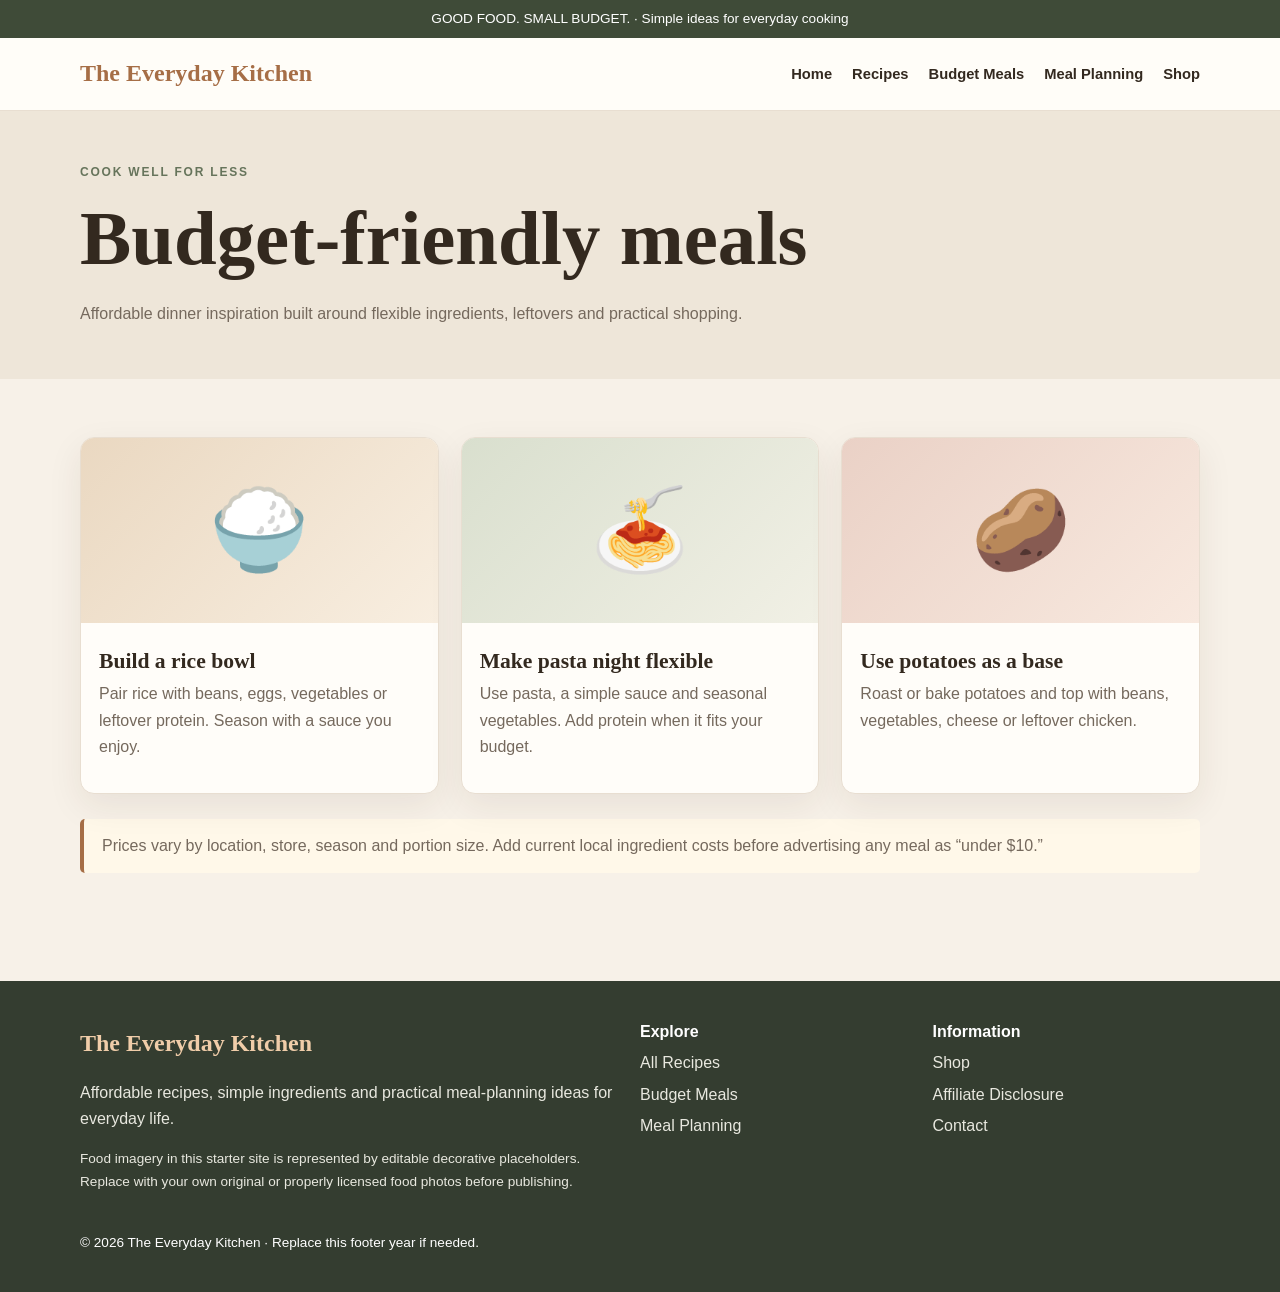
==== budget-meals.html @ 61b0e3ab "Add files via upload" ====
<!doctype html><html lang="en"><head><meta charset="utf-8"><meta name="viewport" content="width=device-width,initial-scale=1"><meta name="description" content="Affordable recipes and easy dinners from The Everyday Kitchen."><title>Budget Meals | The Everyday Kitchen</title><link rel="stylesheet" href="assets/style.css"></head><body>
<div class="topbar">GOOD FOOD. SMALL BUDGET. · Simple ideas for everyday cooking</div>
<header class="site-header"><div class="wrap nav">
<a class="brand" href="index.html">The Everyday Kitchen</a>
<nav class="navlinks" aria-label="Main navigation">
<a href="index.html">Home</a><a href="recipes.html">Recipes</a><a href="budget-meals.html">Budget Meals</a><a href="meal-planning.html">Meal Planning</a><a href="shop.html">Shop</a>
</nav></div></header>

<main><section class="page-hero"><div class="wrap"><div class="eyebrow">Cook well for less</div><h1>Budget-friendly meals</h1><p>Affordable dinner inspiration built around flexible ingredients, leftovers and practical shopping.</p></div></section><section class="section"><div class="wrap"><div class="grid">
<article class="card"><div class="food-art">🍚</div><div class="card-body"><h3>Build a rice bowl</h3><p>Pair rice with beans, eggs, vegetables or leftover protein. Season with a sauce you enjoy.</p></div></article>
<article class="card"><div class="food-art sage">🍝</div><div class="card-body"><h3>Make pasta night flexible</h3><p>Use pasta, a simple sauce and seasonal vegetables. Add protein when it fits your budget.</p></div></article>
<article class="card"><div class="food-art rose">🥔</div><div class="card-body"><h3>Use potatoes as a base</h3><p>Roast or bake potatoes and top with beans, vegetables, cheese or leftover chicken.</p></div></article>
</div><div class="note" style="margin-top:25px">Prices vary by location, store, season and portion size. Add current local ingredient costs before advertising any meal as “under $10.”</div></div></section></main>
<footer class="footer"><div class="wrap footer-grid">
<div><a class="brand" href="index.html" style="color:#f0cda9">The Everyday Kitchen</a><p>Affordable recipes, simple ingredients and practical meal-planning ideas for everyday life.</p><p class="small">Food imagery in this starter site is represented by editable decorative placeholders. Replace with your own original or properly licensed food photos before publishing.</p></div>
<div><strong>Explore</strong><a href="recipes.html">All Recipes</a><a href="budget-meals.html">Budget Meals</a><a href="meal-planning.html">Meal Planning</a></div>
<div><strong>Information</strong><a href="shop.html">Shop</a><a href="disclosure.html">Affiliate Disclosure</a><a href="contact.html">Contact</a></div>
</div><div class="wrap small" style="margin-top:25px">© 2026 The Everyday Kitchen · Replace this footer year if needed.</div></footer>
</body></html>
---- assets/style.css ----
:root{--cream:#f7f1e8;--paper:#fffdf9;--ink:#33291f;--muted:#75695d;--caramel:#a66e46;--sage:#66745b;--line:#e8ded1;--shadow:0 12px 35px rgba(61,43,27,.08)}
*{box-sizing:border-box}html{scroll-behavior:smooth}body{margin:0;background:var(--cream);color:var(--ink);font:16px/1.65 Arial,Helvetica,sans-serif}a{color:inherit}img{max-width:100%}.wrap{width:min(1120px,92%);margin:auto}.topbar{background:#3f4b38;color:#fff;text-align:center;padding:8px 12px;font-size:.85rem}.site-header{background:rgba(255,253,249,.96);border-bottom:1px solid var(--line);position:sticky;top:0;z-index:10}.nav{display:flex;align-items:center;justify-content:space-between;gap:20px;padding:16px 0}.brand{text-decoration:none;font-family:Georgia,serif;font-size:1.5rem;font-weight:bold;color:var(--caramel)}.navlinks{display:flex;gap:20px;flex-wrap:wrap}.navlinks a{text-decoration:none;font-size:.92rem;font-weight:700}.navlinks a:hover,.textlink:hover{color:var(--caramel)}.hero{padding:72px 0 60px;background:linear-gradient(120deg,#f1e3d2,#f8f3ea 58%,#e5e9dc)}.hero-grid{display:grid;grid-template-columns:1.1fr .9fr;gap:40px;align-items:center}.eyebrow{text-transform:uppercase;letter-spacing:.15em;font-size:.75rem;font-weight:700;color:var(--sage)}h1,h2,h3{font-family:Georgia,'Times New Roman',serif;line-height:1.15}h1{font-size:clamp(2.7rem,6vw,4.8rem);margin:12px 0 18px}h2{font-size:clamp(1.8rem,4vw,2.7rem);margin:0 0 12px}h3{font-size:1.35rem;margin:8px 0}p{color:var(--muted)}.hero p{font-size:1.12rem;max-width:560px}.btn{display:inline-block;background:var(--caramel);color:#fff;text-decoration:none;padding:13px 20px;border-radius:7px;font-weight:700;margin:8px 8px 0 0}.btn.secondary{background:transparent;color:var(--ink);border:1px solid #b9a58f}.hero-art{min-height:330px;border-radius:22px;background:radial-gradient(circle at 30% 25%,#fff9ed 0 12%,transparent 13%),linear-gradient(145deg,#b77d4d,#e8c99e 55%,#718064);box-shadow:var(--shadow);display:grid;place-items:center;position:relative;overflow:hidden}.hero-art:before{content:"";position:absolute;width:260px;height:260px;border-radius:50%;background:#f9f2e7;box-shadow:0 0 0 18px rgba(255,255,255,.18),0 0 0 38px rgba(255,255,255,.12)}.hero-emoji{font-size:8rem;z-index:1;filter:drop-shadow(0 12px 8px rgba(0,0,0,.15))}.hero-label{position:absolute;bottom:18px;left:18px;background:#fffdf9e8;padding:10px 14px;border-radius:8px;font-family:Georgia,serif;font-weight:bold}.section{padding:58px 0}.section-head{display:flex;justify-content:space-between;align-items:end;gap:20px;margin-bottom:24px}.section-head p{margin:0;max-width:530px}.grid{display:grid;grid-template-columns:repeat(3,1fr);gap:22px}.grid.two{grid-template-columns:repeat(2,1fr)}.card{background:var(--paper);border:1px solid var(--line);border-radius:14px;overflow:hidden;box-shadow:var(--shadow)}.food-art{height:185px;display:grid;place-items:center;font-size:5rem;background:linear-gradient(135deg,#ead8c1,#f8eee0)}.food-art.sage{background:linear-gradient(135deg,#d9dfce,#f1f0e5)}.food-art.rose{background:linear-gradient(135deg,#ead1c6,#f8e9df)}.card-body{padding:18px}.tag{display:inline-block;color:var(--sage);font-size:.75rem;text-transform:uppercase;letter-spacing:.1em;font-weight:700}.card p{margin:8px 0 14px}.textlink{font-weight:700;text-decoration:none;color:var(--caramel)}.band{background:#e8e9df;padding:45px 0}.band-inner{display:flex;justify-content:space-between;align-items:center;gap:25px}.product{padding:24px}.product .price{font-family:Georgia,serif;font-size:1.8rem;color:var(--caramel);font-weight:bold}.note{background:#fff8e9;border-left:4px solid var(--caramel);padding:14px 18px;border-radius:5px;color:var(--muted)}.page-hero{padding:52px 0 35px;background:#eee6d9}.content{max-width:820px;margin:0 auto;background:var(--paper);padding:clamp(22px,5vw,48px);border:1px solid var(--line);border-radius:14px}.content h1{font-size:clamp(2.2rem,5vw,3.5rem)}.content h2{font-size:1.7rem;margin-top:30px}.content li{margin:8px 0;color:var(--muted)}.meta{font-size:.9rem;color:var(--sage);font-weight:bold}.recipe-visual{min-height:230px;border-radius:14px;background:linear-gradient(130deg,#e9d2b9,#f6eadb,#dfe4d4);display:grid;place-items:center;font-size:6rem;margin:24px 0}.footer{background:#343d30;color:#fff;padding:38px 0;margin-top:50px}.footer p,.footer a{color:#e8e8df}.footer-grid{display:grid;grid-template-columns:2fr 1fr 1fr;gap:25px}.footer a{display:block;text-decoration:none;margin:5px 0}.small{font-size:.85rem}.form-row{display:flex;gap:8px;flex-wrap:wrap}.form-row input{flex:1;min-width:200px;padding:13px;border:1px solid var(--line);border-radius:6px;font-size:1rem}.disclosure{font-size:.85rem;background:#f4eee5;padding:12px;border-radius:8px}.empty-state{padding:28px;text-align:center;border:1px dashed #c8b7a3;border-radius:12px;color:var(--muted)}
@media(max-width:760px){.nav{align-items:flex-start;flex-direction:column}.navlinks{gap:12px}.hero{padding:45px 0}.hero-grid{grid-template-columns:1fr}.hero-art{min-height:230px}.grid,.grid.two{grid-template-columns:1fr 1fr}.band-inner{align-items:flex-start;flex-direction:column}.footer-grid{grid-template-columns:1fr}.section{padding:42px 0}}
@media(max-width:480px){.grid,.grid.two{grid-template-columns:1fr}.navlinks{font-size:.85rem}.hero-emoji{font-size:6rem}}
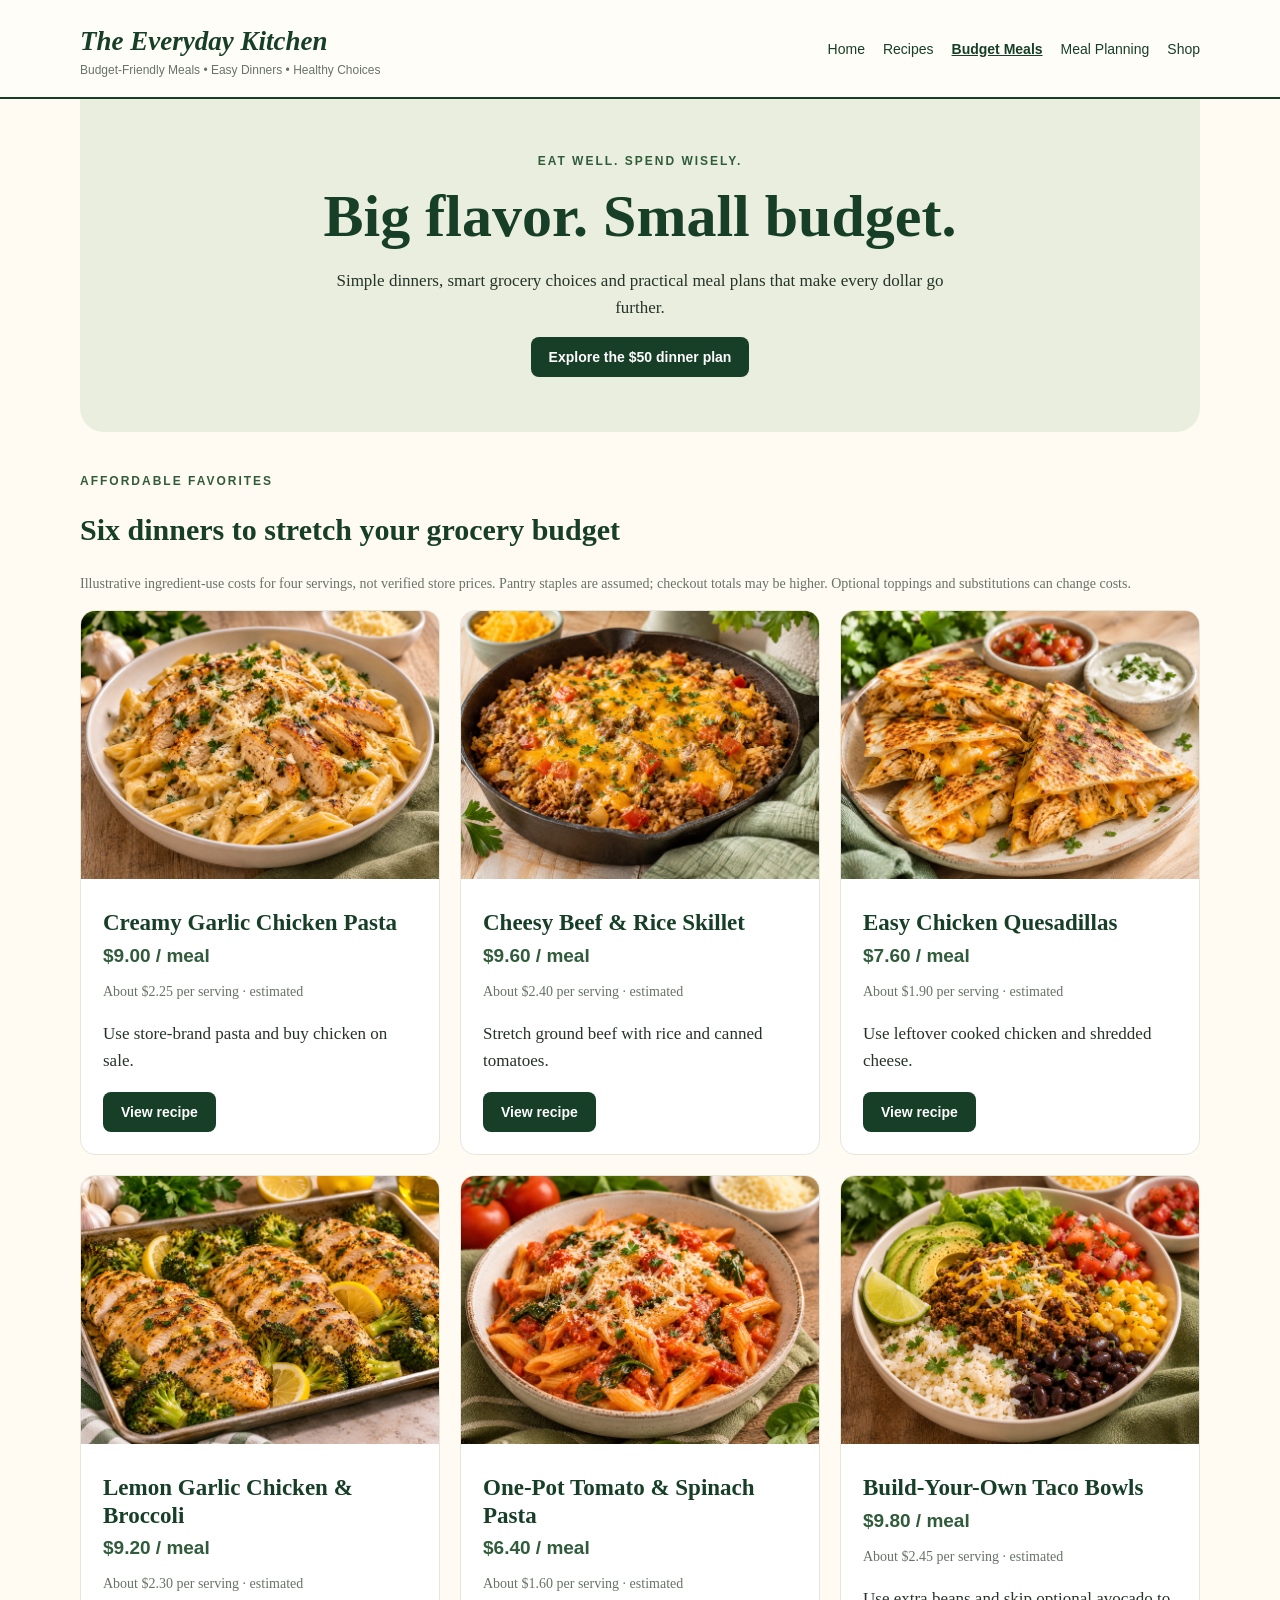
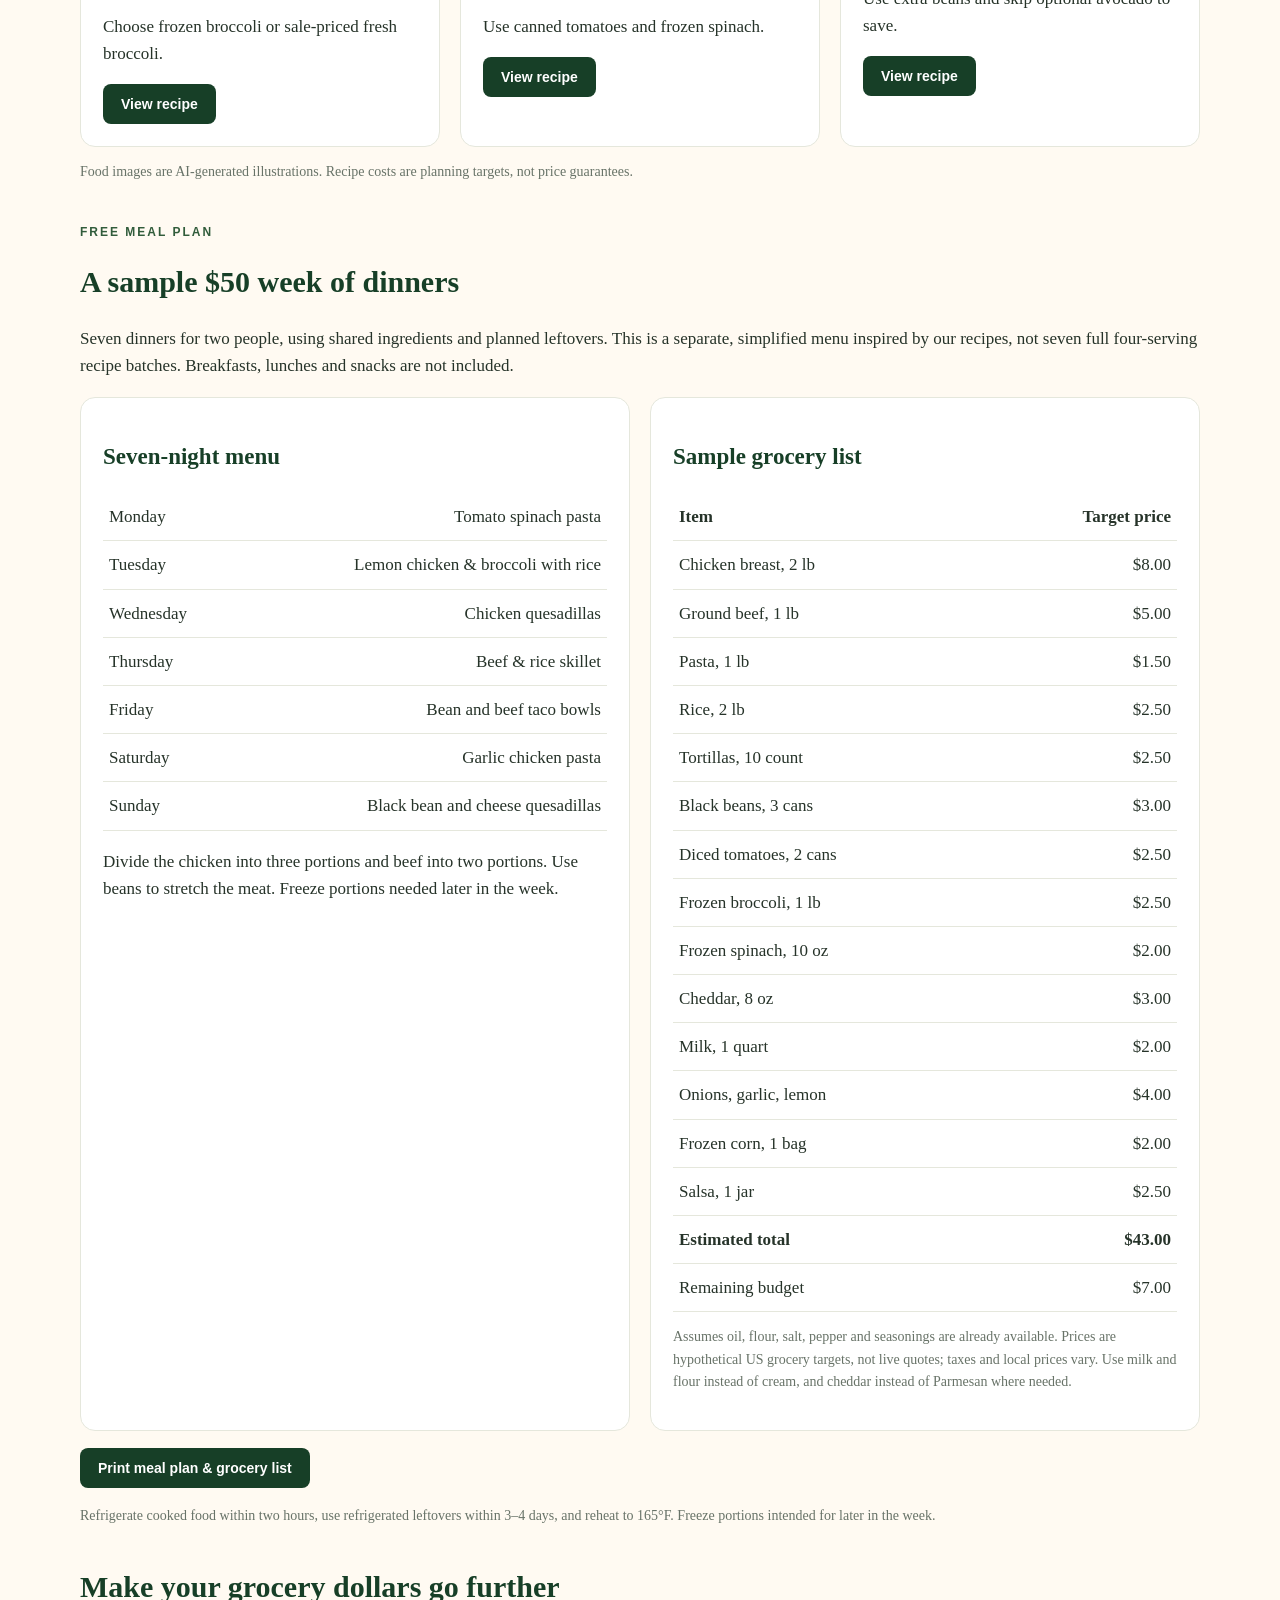
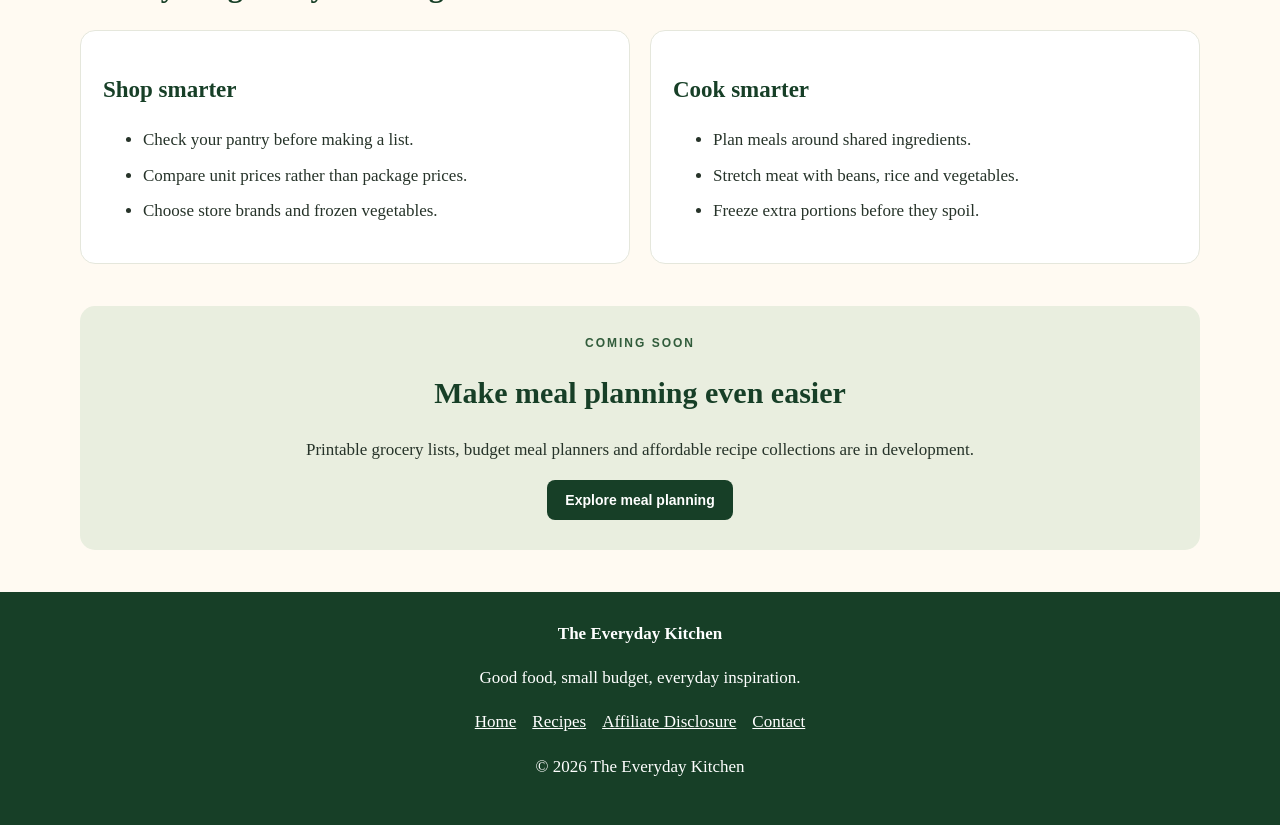
==== commit e809d968: "Add files via upload" ====
--- a/budget-meals.html
+++ b/budget-meals.html
@@ -1,19 +1,4 @@
-<!doctype html><html lang="en"><head><meta charset="utf-8"><meta name="viewport" content="width=device-width,initial-scale=1"><meta name="description" content="Affordable recipes and easy dinners from The Everyday Kitchen."><title>Budget Meals | The Everyday Kitchen</title><link rel="stylesheet" href="assets/style.css"></head><body>
-<div class="topbar">GOOD FOOD. SMALL BUDGET. · Simple ideas for everyday cooking</div>
-<header class="site-header"><div class="wrap nav">
-<a class="brand" href="index.html">The Everyday Kitchen</a>
-<nav class="navlinks" aria-label="Main navigation">
-<a href="index.html">Home</a><a href="recipes.html">Recipes</a><a href="budget-meals.html">Budget Meals</a><a href="meal-planning.html">Meal Planning</a><a href="shop.html">Shop</a>
-</nav></div></header>
-
-<main><section class="page-hero"><div class="wrap"><div class="eyebrow">Cook well for less</div><h1>Budget-friendly meals</h1><p>Affordable dinner inspiration built around flexible ingredients, leftovers and practical shopping.</p></div></section><section class="section"><div class="wrap"><div class="grid">
-<article class="card"><div class="food-art">🍚</div><div class="card-body"><h3>Build a rice bowl</h3><p>Pair rice with beans, eggs, vegetables or leftover protein. Season with a sauce you enjoy.</p></div></article>
-<article class="card"><div class="food-art sage">🍝</div><div class="card-body"><h3>Make pasta night flexible</h3><p>Use pasta, a simple sauce and seasonal vegetables. Add protein when it fits your budget.</p></div></article>
-<article class="card"><div class="food-art rose">🥔</div><div class="card-body"><h3>Use potatoes as a base</h3><p>Roast or bake potatoes and top with beans, vegetables, cheese or leftover chicken.</p></div></article>
-</div><div class="note" style="margin-top:25px">Prices vary by location, store, season and portion size. Add current local ingredient costs before advertising any meal as “under $10.”</div></div></section></main>
-<footer class="footer"><div class="wrap footer-grid">
-<div><a class="brand" href="index.html" style="color:#f0cda9">The Everyday Kitchen</a><p>Affordable recipes, simple ingredients and practical meal-planning ideas for everyday life.</p><p class="small">Food imagery in this starter site is represented by editable decorative placeholders. Replace with your own original or properly licensed food photos before publishing.</p></div>
-<div><strong>Explore</strong><a href="recipes.html">All Recipes</a><a href="budget-meals.html">Budget Meals</a><a href="meal-planning.html">Meal Planning</a></div>
-<div><strong>Information</strong><a href="shop.html">Shop</a><a href="disclosure.html">Affiliate Disclosure</a><a href="contact.html">Contact</a></div>
-</div><div class="wrap small" style="margin-top:25px">© 2026 The Everyday Kitchen · Replace this footer year if needed.</div></footer>
-</body></html>+<!doctype html><html lang="en"><head><meta charset="utf-8"><meta name="viewport" content="width=device-width,initial-scale=1"><meta name="description" content="Affordable dinner ideas, grocery saving tips and a sample $50 weekly dinner plan from The Everyday Kitchen."><title>Budget Meals | The Everyday Kitchen</title><style>
+*{box-sizing:border-box}body{margin:0;background:#fffaf2;color:#263329;font:17px/1.6 Georgia,serif}a{color:#173f27}header{background:#fffdf8;border-bottom:2px solid #173f27}.wrap{width:min(1120px,92%);margin:auto}.nav{display:flex;justify-content:space-between;align-items:center;gap:20px;padding:20px 0;flex-wrap:wrap}.brand{font-size:27px;font-weight:bold;font-style:italic;text-decoration:none}.brand small{display:block;font:12px Arial;color:#687368}nav{display:flex;gap:18px;flex-wrap:wrap;font:14px Arial}nav a{text-decoration:none}nav a[aria-current]{font-weight:bold;text-decoration:underline}.hero{text-align:center;padding:55px 20px;background:#e9eedf;border-radius:0 0 24px 24px}h1,h2,h3{color:#173f27;line-height:1.2}h1{font-size:clamp(36px,6vw,60px);margin:12px 0}h2{font-size:30px}h3{font-size:23px}.eyebrow{font: bold 12px Arial;letter-spacing:2px;text-transform:uppercase;color:#315c3b}.hero p{max-width:650px;margin:15px auto}.btn{display:inline-block;background:#173f27;color:white;padding:12px 18px;border-radius:8px;text-decoration:none;font:bold 14px Arial;border:0;cursor:pointer}.grid{display:grid;grid-template-columns:repeat(3,1fr);gap:20px}.card,.panel{background:white;border:1px solid #e5e7dc;border-radius:15px;overflow:hidden}.card img{width:100%;aspect-ratio:4/3;object-fit:cover;display:block}.copy,.panel{padding:22px}.copy h3{margin:8px 0}.price{font:bold 19px Arial;color:#315c3b}.muted{color:#687368;font-size:14px}.section{margin:42px 0}.split{display:grid;grid-template-columns:1fr 1fr;gap:20px}table{width:100%;border-collapse:collapse}td,th{padding:10px 6px;border-bottom:1px solid #e5e7dc;text-align:left}td:last-child,th:last-child{text-align:right}.callout{background:#e9eedf;padding:30px;border-radius:15px;text-align:center}footer{background:#173f27;color:white;text-align:center;padding:28px}footer a{color:white;margin:0 8px}li{margin:8px 0}@media(max-width:800px){.grid{grid-template-columns:repeat(2,1fr)}.split{grid-template-columns:1fr}}@media(max-width:520px){.grid{grid-template-columns:1fr}}@media print{header,footer,.hero,.recipe-section,.tips,.callout,button{display:none}body{background:white}.panel{border:0}.section{margin:0}.split{display:block}}
+</style></head><body><header><div class="wrap nav"><a class="brand" href="index.html">The Everyday Kitchen<small>Budget-Friendly Meals • Easy Dinners • Healthy Choices</small></a><nav><a href="index.html">Home</a><a href="recipes.html">Recipes</a><a href="budget-meals.html" aria-current="page">Budget Meals</a><a href="meal-planning.html">Meal Planning</a><a href="shop.html">Shop</a></nav></div></header><main class="wrap"><section class="hero"><div class="eyebrow">Eat well. Spend wisely.</div><h1>Big flavor. Small budget.</h1><p>Simple dinners, smart grocery choices and practical meal plans that make every dollar go further.</p><a class="btn" href="#weekly">Explore the $50 dinner plan</a></section><section class="section recipe-section"><div class="eyebrow">Affordable favorites</div><h2>Six dinners to stretch your grocery budget</h2><p class="muted">Illustrative ingredient-use costs for four servings, not verified store prices. Pantry staples are assumed; checkout totals may be higher. Optional toppings and substitutions can change costs.</p><div class="grid">
+<article class="card"><img loading="lazy" src="assets/creamy-garlic-chicken-pasta.png" alt="Creamy Garlic Chicken Pasta"><div class="copy"><h3>Creamy Garlic Chicken Pasta</h3><div class="price">$9.00 / meal</div><p class="muted">About $2.25 per serving · estimated</p><p>Use store-brand pasta and buy chicken on sale.</p><a class="btn" href="creamy-garlic-chicken-pasta.html">View recipe</a></div></article><article class="card"><img loading="lazy" src="assets/cheesy-beef-and-rice-skillet.png" alt="Cheesy Beef &amp; Rice Skillet"><div class="copy"><h3>Cheesy Beef &amp; Rice Skillet</h3><div class="price">$9.60 / meal</div><p class="muted">About $2.40 per serving · estimated</p><p>Stretch ground beef with rice and canned tomatoes.</p><a class="btn" href="cheesy-beef-and-rice-skillet.html">View recipe</a></div></article><article class="card"><img loading="lazy" src="assets/chicken-quesadillas.png" alt="Easy Chicken Quesadillas"><div class="copy"><h3>Easy Chicken Quesadillas</h3><div class="price">$7.60 / meal</div><p class="muted">About $1.90 per serving · estimated</p><p>Use leftover cooked chicken and shredded cheese.</p><a class="btn" href="chicken-quesadillas.html">View recipe</a></div></article><article class="card"><img loading="lazy" src="assets/lemon-garlic-chicken-broccoli.png" alt="Lemon Garlic Chicken &amp; Broccoli"><div class="copy"><h3>Lemon Garlic Chicken &amp; Broccoli</h3><div class="price">$9.20 / meal</div><p class="muted">About $2.30 per serving · estimated</p><p>Choose frozen broccoli or sale-priced fresh broccoli.</p><a class="btn" href="lemon-garlic-chicken-broccoli.html">View recipe</a></div></article><article class="card"><img loading="lazy" src="assets/tomato-spinach-pasta.png" alt="One-Pot Tomato &amp; Spinach Pasta"><div class="copy"><h3>One-Pot Tomato &amp; Spinach Pasta</h3><div class="price">$6.40 / meal</div><p class="muted">About $1.60 per serving · estimated</p><p>Use canned tomatoes and frozen spinach.</p><a class="btn" href="tomato-spinach-pasta.html">View recipe</a></div></article><article class="card"><img loading="lazy" src="assets/taco-bowls.png" alt="Build-Your-Own Taco Bowls"><div class="copy"><h3>Build-Your-Own Taco Bowls</h3><div class="price">$9.80 / meal</div><p class="muted">About $2.45 per serving · estimated</p><p>Use extra beans and skip optional avocado to save.</p><a class="btn" href="taco-bowls.html">View recipe</a></div></article></div><p class="muted">Food images are AI-generated illustrations. Recipe costs are planning targets, not price guarantees.</p></section><section class="section" id="weekly"><div class="eyebrow">Free meal plan</div><h2>A sample $50 week of dinners</h2><p>Seven dinners for two people, using shared ingredients and planned leftovers. This is a separate, simplified menu inspired by our recipes, not seven full four-serving recipe batches. Breakfasts, lunches and snacks are not included.</p><div class="split"><div class="panel"><h3>Seven-night menu</h3><table><tbody><tr><td>Monday</td><td>Tomato spinach pasta</td></tr><tr><td>Tuesday</td><td>Lemon chicken & broccoli with rice</td></tr><tr><td>Wednesday</td><td>Chicken quesadillas</td></tr><tr><td>Thursday</td><td>Beef & rice skillet</td></tr><tr><td>Friday</td><td>Bean and beef taco bowls</td></tr><tr><td>Saturday</td><td>Garlic chicken pasta</td></tr><tr><td>Sunday</td><td>Black bean and cheese quesadillas</td></tr></tbody></table><p>Divide the chicken into three portions and beef into two portions. Use beans to stretch the meat. Freeze portions needed later in the week.</p></div><div class="panel"><h3>Sample grocery list</h3><table><thead><tr><th>Item</th><th>Target price</th></tr></thead><tbody><tr><td>Chicken breast, 2 lb</td><td>$8.00</td></tr><tr><td>Ground beef, 1 lb</td><td>$5.00</td></tr><tr><td>Pasta, 1 lb</td><td>$1.50</td></tr><tr><td>Rice, 2 lb</td><td>$2.50</td></tr><tr><td>Tortillas, 10 count</td><td>$2.50</td></tr><tr><td>Black beans, 3 cans</td><td>$3.00</td></tr><tr><td>Diced tomatoes, 2 cans</td><td>$2.50</td></tr><tr><td>Frozen broccoli, 1 lb</td><td>$2.50</td></tr><tr><td>Frozen spinach, 10 oz</td><td>$2.00</td></tr><tr><td>Cheddar, 8 oz</td><td>$3.00</td></tr><tr><td>Milk, 1 quart</td><td>$2.00</td></tr><tr><td>Onions, garlic, lemon</td><td>$4.00</td></tr><tr><td>Frozen corn, 1 bag</td><td>$2.00</td></tr><tr><td>Salsa, 1 jar</td><td>$2.50</td></tr><tr><td><strong>Estimated total</strong></td><td><strong>$43.00</strong></td></tr><tr><td>Remaining budget</td><td>$7.00</td></tr></tbody></table><p class="muted">Assumes oil, flour, salt, pepper and seasonings are already available. Prices are hypothetical US grocery targets, not live quotes; taxes and local prices vary. Use milk and flour instead of cream, and cheddar instead of Parmesan where needed.</p></div></div><p><button class="btn" onclick="window.print()">Print meal plan & grocery list</button></p><p class="muted">Refrigerate cooked food within two hours, use refrigerated leftovers within 3–4 days, and reheat to 165°F. Freeze portions intended for later in the week.</p></section><section class="section tips"><h2>Make your grocery dollars go further</h2><div class="split"><div class="panel"><h3>Shop smarter</h3><ul><li>Check your pantry before making a list.</li><li>Compare unit prices rather than package prices.</li><li>Choose store brands and frozen vegetables.</li></ul></div><div class="panel"><h3>Cook smarter</h3><ul><li>Plan meals around shared ingredients.</li><li>Stretch meat with beans, rice and vegetables.</li><li>Freeze extra portions before they spoil.</li></ul></div></div></section><section class="section callout"><div class="eyebrow">Coming soon</div><h2>Make meal planning even easier</h2><p>Printable grocery lists, budget meal planners and affordable recipe collections are in development.</p><a class="btn" href="meal-planning.html">Explore meal planning</a></section></main><footer><strong>The Everyday Kitchen</strong><p>Good food, small budget, everyday inspiration.</p><a href="index.html">Home</a><a href="recipes.html">Recipes</a><a href="disclosure.html">Affiliate Disclosure</a><a href="contact.html">Contact</a><p>© 2026 The Everyday Kitchen</p></footer></body></html>
